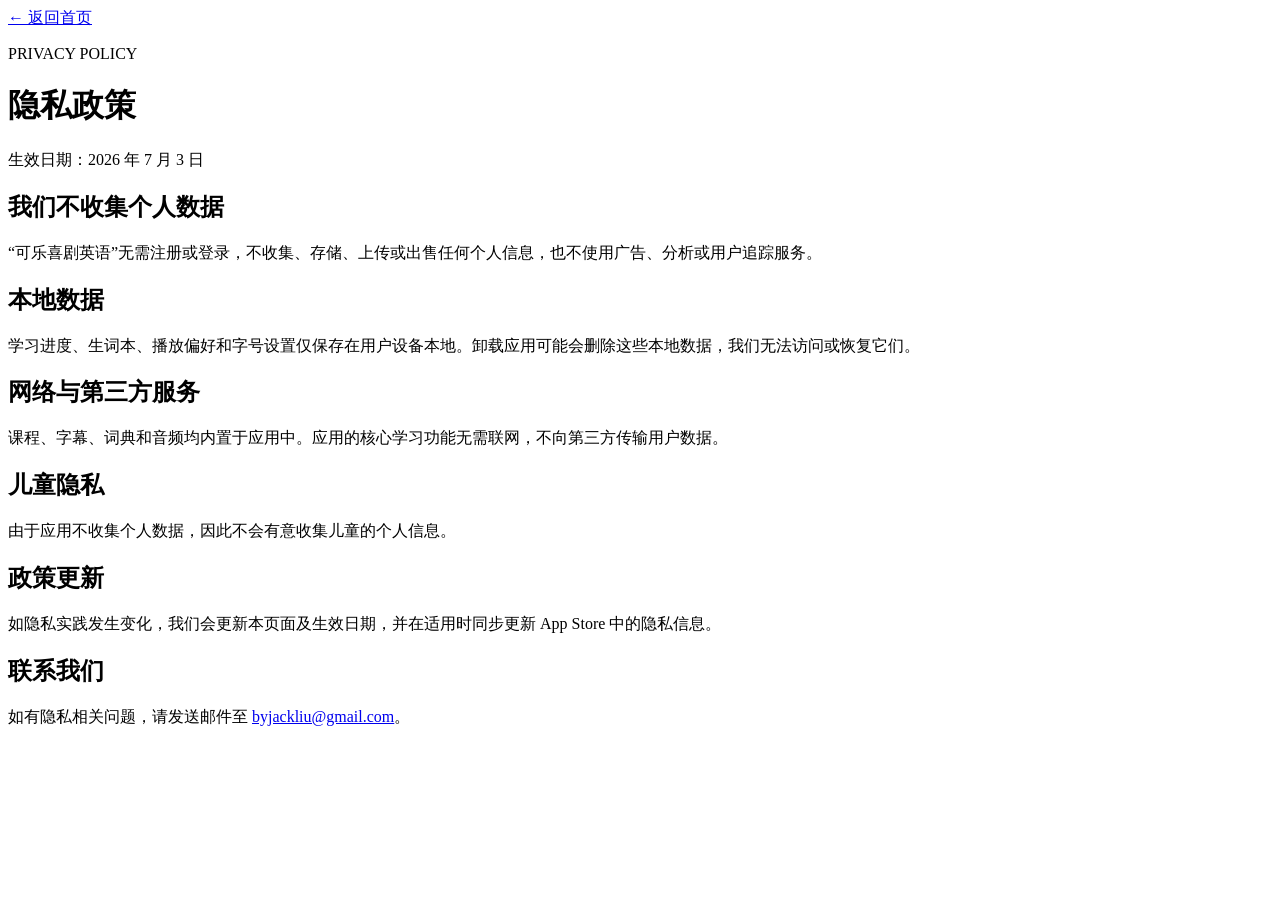
==== privacy.html @ 2e799471 "Add privacy policy page in privacy.html This file contains the privacy policy for 可乐喜剧英语, detailing " ====
<!doctype html>
<html lang="zh-CN">
<head>
  <meta charset="utf-8">
  <meta name="viewport" content="width=device-width, initial-scale=1">
  <meta name="description" content="可乐喜剧英语隐私政策">
  <title>隐私政策 · 可乐喜剧英语</title>
  <link rel="stylesheet" href="styles.css">
</head>
<body>
  <main class="page document">
    <a class="back" href="index.html">← 返回首页</a>
    <p class="eyebrow">PRIVACY POLICY</p>
    <h1>隐私政策</h1>
    <p class="meta">生效日期：2026 年 7 月 3 日</p>

    <section>
      <h2>我们不收集个人数据</h2>
      <p>“可乐喜剧英语”无需注册或登录，不收集、存储、上传或出售任何个人信息，也不使用广告、分析或用户追踪服务。</p>
    </section>

    <section>
      <h2>本地数据</h2>
      <p>学习进度、生词本、播放偏好和字号设置仅保存在用户设备本地。卸载应用可能会删除这些本地数据，我们无法访问或恢复它们。</p>
    </section>

    <section>
      <h2>网络与第三方服务</h2>
      <p>课程、字幕、词典和音频均内置于应用中。应用的核心学习功能无需联网，不向第三方传输用户数据。</p>
    </section>

    <section>
      <h2>儿童隐私</h2>
      <p>由于应用不收集个人数据，因此不会有意收集儿童的个人信息。</p>
    </section>

    <section>
      <h2>政策更新</h2>
      <p>如隐私实践发生变化，我们会更新本页面及生效日期，并在适用时同步更新 App Store 中的隐私信息。</p>
    </section>

    <section>
      <h2>联系我们</h2>
      <p>如有隐私相关问题，请发送邮件至 <a href="mailto:byjackliu@gmail.com">byjackliu@gmail.com</a>。</p>
    </section>
  </main>
</body>
</html>
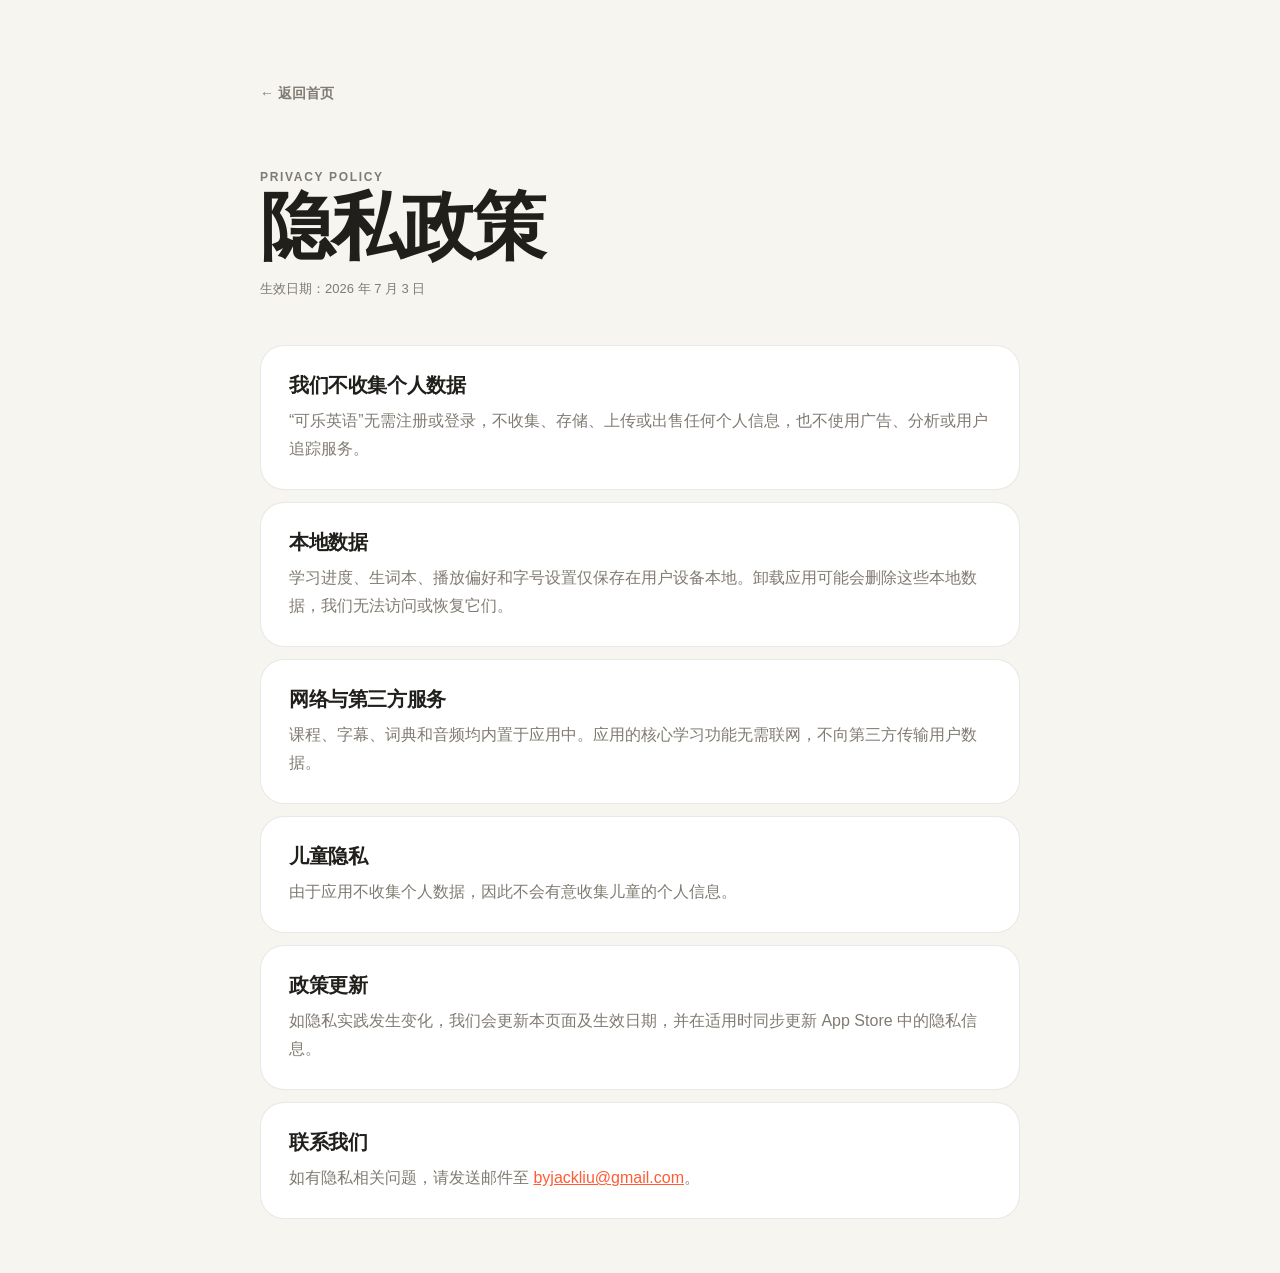
==== commit e5f27dec: "Update privacy policy title and description" ====
--- a/privacy.html
+++ b/privacy.html
@@ -3,8 +3,8 @@
 <head>
   <meta charset="utf-8">
   <meta name="viewport" content="width=device-width, initial-scale=1">
-  <meta name="description" content="可乐喜剧英语隐私政策">
-  <title>隐私政策 · 可乐喜剧英语</title>
+  <meta name="description" content="可乐英语隐私政策">
+  <title>隐私政策 · 可乐英语</title>
   <link rel="stylesheet" href="styles.css">
 </head>
 <body>
@@ -16,7 +16,7 @@
 
     <section>
       <h2>我们不收集个人数据</h2>
-      <p>“可乐喜剧英语”无需注册或登录，不收集、存储、上传或出售任何个人信息，也不使用广告、分析或用户追踪服务。</p>
+      <p>“可乐英语”无需注册或登录，不收集、存储、上传或出售任何个人信息，也不使用广告、分析或用户追踪服务。</p>
     </section>
 
     <section>
--- a/styles.css
+++ b/styles.css
@@ -0,0 +1,134 @@
+:root {
+  color-scheme: light;
+  --paper: #f7f5f0;
+  --card: #ffffff;
+  --ink: #211f1b;
+  --muted: #807b72;
+  --accent: #ff5c35;
+  --line: rgba(33, 31, 27, .1);
+  font-family: Inter, -apple-system, BlinkMacSystemFont, "PingFang SC",
+    "Microsoft YaHei", sans-serif;
+}
+
+* { box-sizing: border-box; }
+
+body {
+  margin: 0;
+  color: var(--ink);
+  background: var(--paper);
+}
+
+a { color: inherit; }
+
+.page {
+  width: min(920px, calc(100% - 40px));
+  margin: 0 auto;
+  padding: 84px 0 42px;
+}
+
+.hero {
+  max-width: 640px;
+  padding: 40px 0 56px;
+}
+
+.app-icon {
+  width: 84px;
+  height: 84px;
+  margin-bottom: 30px;
+  border-radius: 22px;
+  box-shadow: 0 16px 40px rgba(35, 31, 25, .12);
+}
+
+.eyebrow {
+  margin: 0 0 12px;
+  color: var(--accent);
+  font-size: 12px;
+  font-weight: 800;
+  letter-spacing: .14em;
+}
+
+h1 {
+  margin: 0;
+  font-family: "New York", Georgia, "Songti SC", serif;
+  font-size: clamp(42px, 8vw, 74px);
+  line-height: 1.06;
+  letter-spacing: -.045em;
+}
+
+.lead {
+  margin: 22px 0 0;
+  color: var(--muted);
+  font-size: clamp(18px, 3vw, 24px);
+  line-height: 1.6;
+}
+
+.feature-grid {
+  display: grid;
+  grid-template-columns: repeat(2, minmax(0, 1fr));
+  gap: 12px;
+}
+
+.feature-grid article,
+.document section {
+  border: 1px solid var(--line);
+  border-radius: 24px;
+  background: var(--card);
+}
+
+.feature-grid article { padding: 28px; }
+.feature-grid span { color: var(--accent); font-size: 11px; font-weight: 800; }
+
+h2 {
+  margin: 12px 0 8px;
+  font-size: 20px;
+  letter-spacing: -.02em;
+}
+
+p { line-height: 1.75; }
+.feature-grid p, .document p { margin: 0; color: var(--muted); }
+
+.links {
+  display: flex;
+  gap: 20px;
+  margin-top: 40px;
+  padding: 24px 0;
+  border-top: 1px solid var(--line);
+  border-bottom: 1px solid var(--line);
+}
+
+.links a, .back {
+  font-size: 14px;
+  font-weight: 700;
+  text-decoration: none;
+}
+
+footer {
+  padding-top: 28px;
+  color: var(--muted);
+  font-size: 12px;
+}
+
+.document { max-width: 760px; }
+.document .back { display: inline-block; margin-bottom: 64px; color: var(--muted); }
+.document h1 { margin-bottom: 12px; }
+.document .meta { margin-bottom: 44px; font-size: 13px; }
+.document section { margin: 12px 0; padding: 26px 28px; }
+.document section h2 { margin-top: 0; }
+.document section a { color: var(--accent); }
+
+.email-button {
+  display: inline-block;
+  margin-top: 14px;
+  padding: 12px 16px;
+  border-radius: 12px;
+  color: #fff !important;
+  background: var(--ink);
+  text-decoration: none;
+}
+
+@media (max-width: 640px) {
+  .page { padding-top: 42px; }
+  .hero { padding-top: 20px; }
+  .feature-grid { grid-template-columns: 1fr; }
+  .document .back { margin-bottom: 42px; }
+}
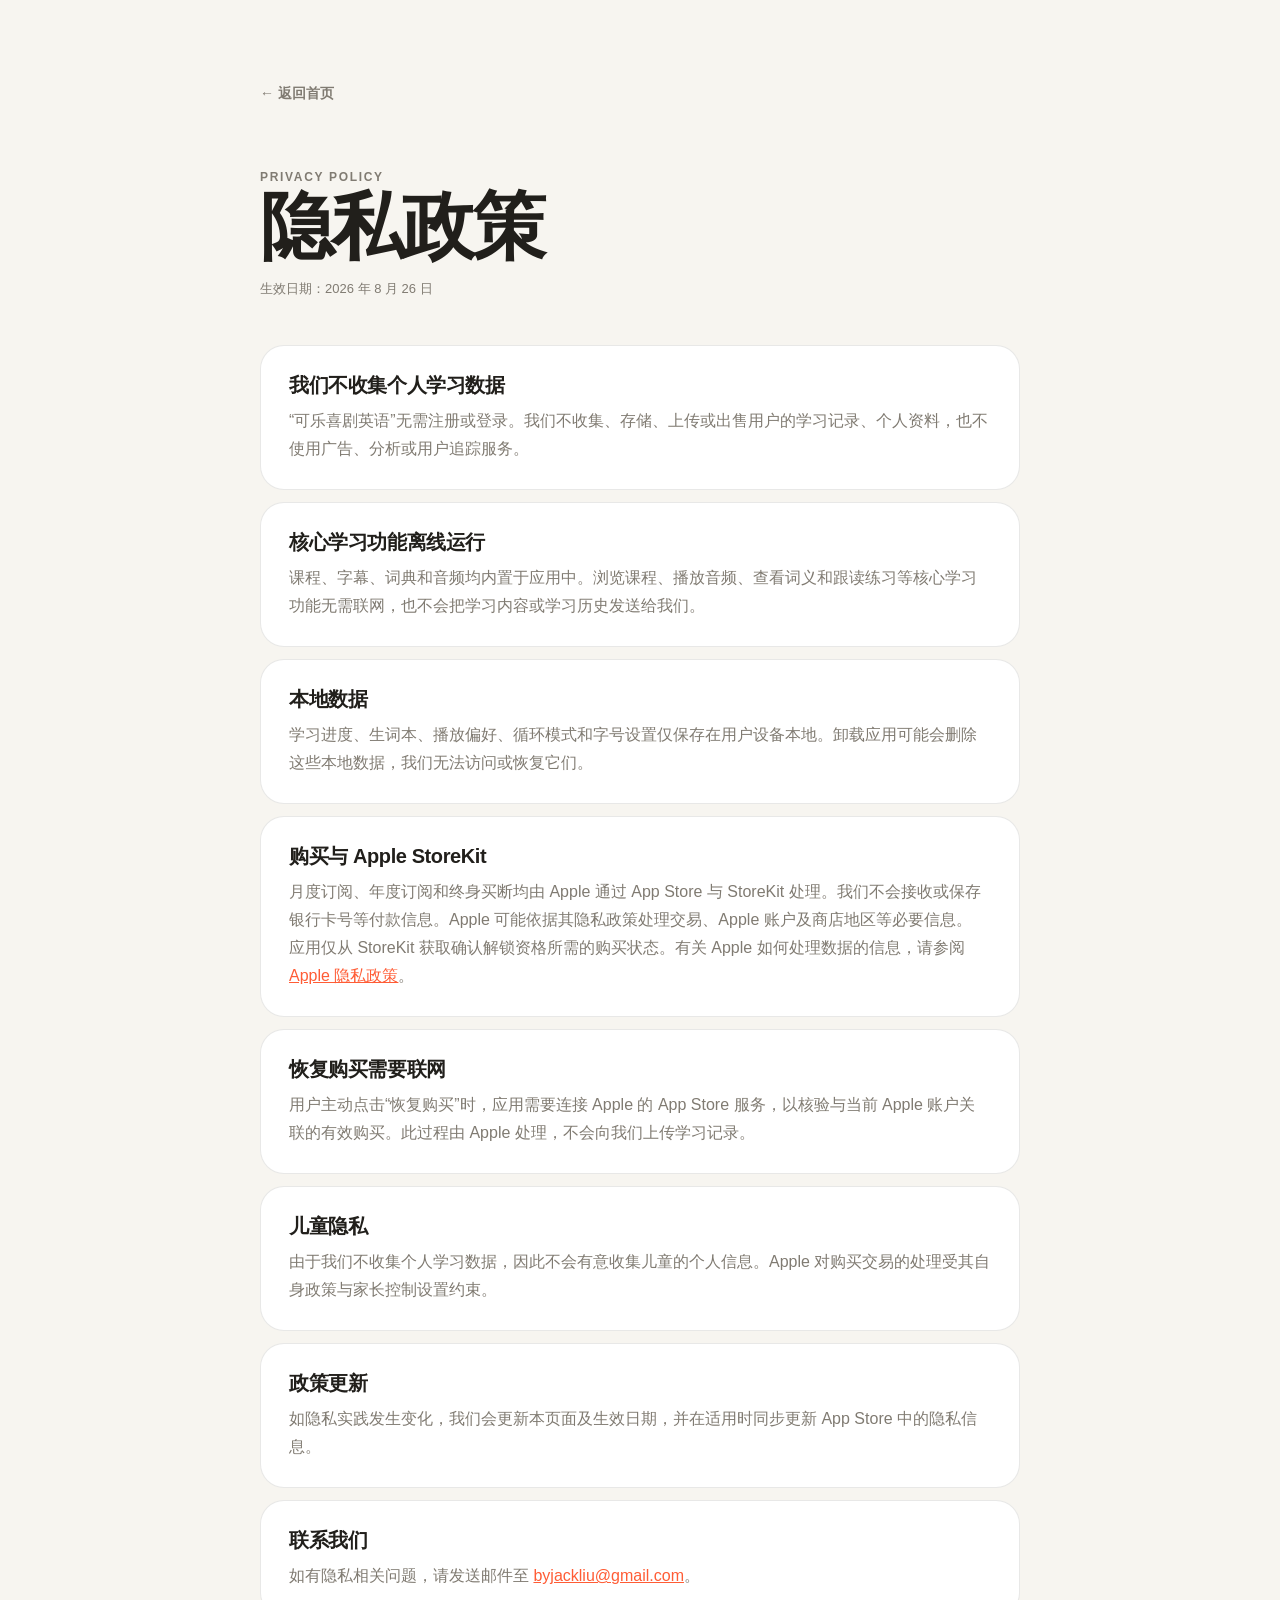
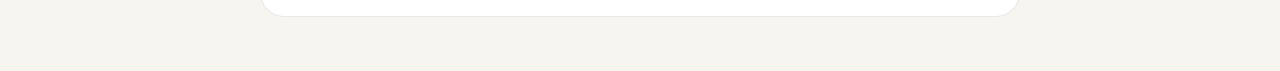
==== commit ed59a1d8: "同步可乐喜剧英语支持站品牌与购买隐私说明 更新首页、支持页、隐私政策与图标说明；统一品牌，移除旧品牌及牛津表述，并补充 Apple 购买、订阅管理和恢复购买说明。" ====
--- a/privacy.html
+++ b/privacy.html
@@ -3,8 +3,8 @@
 <head>
   <meta charset="utf-8">
   <meta name="viewport" content="width=device-width, initial-scale=1">
-  <meta name="description" content="可乐英语隐私政策">
-  <title>隐私政策 · 可乐英语</title>
+  <meta name="description" content="可乐喜剧英语隐私政策">
+  <title>隐私政策 · 可乐喜剧英语</title>
   <link rel="stylesheet" href="styles.css">
 </head>
 <body>
@@ -12,26 +12,37 @@
     <a class="back" href="index.html">← 返回首页</a>
     <p class="eyebrow">PRIVACY POLICY</p>
     <h1>隐私政策</h1>
-    <p class="meta">生效日期：2026 年 7 月 3 日</p>
+    <p class="meta">生效日期：2026 年 8 月 26 日</p>
 
     <section>
-      <h2>我们不收集个人数据</h2>
-      <p>“可乐英语”无需注册或登录，不收集、存储、上传或出售任何个人信息，也不使用广告、分析或用户追踪服务。</p>
+      <h2>我们不收集个人学习数据</h2>
+      <p>“可乐喜剧英语”无需注册或登录。我们不收集、存储、上传或出售用户的学习记录、个人资料，也不使用广告、分析或用户追踪服务。</p>
+    </section>
+
+    <section>
+      <h2>核心学习功能离线运行</h2>
+      <p>课程、字幕、词典和音频均内置于应用中。浏览课程、播放音频、查看词义和跟读练习等核心学习功能无需联网，也不会把学习内容或学习历史发送给我们。</p>
     </section>
 
     <section>
       <h2>本地数据</h2>
-      <p>学习进度、生词本、播放偏好和字号设置仅保存在用户设备本地。卸载应用可能会删除这些本地数据，我们无法访问或恢复它们。</p>
+      <p>学习进度、生词本、播放偏好、循环模式和字号设置仅保存在用户设备本地。卸载应用可能会删除这些本地数据，我们无法访问或恢复它们。</p>
     </section>
 
     <section>
-      <h2>网络与第三方服务</h2>
-      <p>课程、字幕、词典和音频均内置于应用中。应用的核心学习功能无需联网，不向第三方传输用户数据。</p>
+      <h2>购买与 Apple StoreKit</h2>
+      <p>月度订阅、年度订阅和终身买断均由 Apple 通过 App Store 与 StoreKit 处理。我们不会接收或保存银行卡号等付款信息。Apple 可能依据其隐私政策处理交易、Apple 账户及商店地区等必要信息。</p>
+      <p>应用仅从 StoreKit 获取确认解锁资格所需的购买状态。有关 Apple 如何处理数据的信息，请参阅 <a href="https://www.apple.com/legal/privacy/">Apple 隐私政策</a>。</p>
+    </section>
+
+    <section>
+      <h2>恢复购买需要联网</h2>
+      <p>用户主动点击“恢复购买”时，应用需要连接 Apple 的 App Store 服务，以核验与当前 Apple 账户关联的有效购买。此过程由 Apple 处理，不会向我们上传学习记录。</p>
     </section>
 
     <section>
       <h2>儿童隐私</h2>
-      <p>由于应用不收集个人数据，因此不会有意收集儿童的个人信息。</p>
+      <p>由于我们不收集个人学习数据，因此不会有意收集儿童的个人信息。Apple 对购买交易的处理受其自身政策与家长控制设置约束。</p>
     </section>
 
     <section>
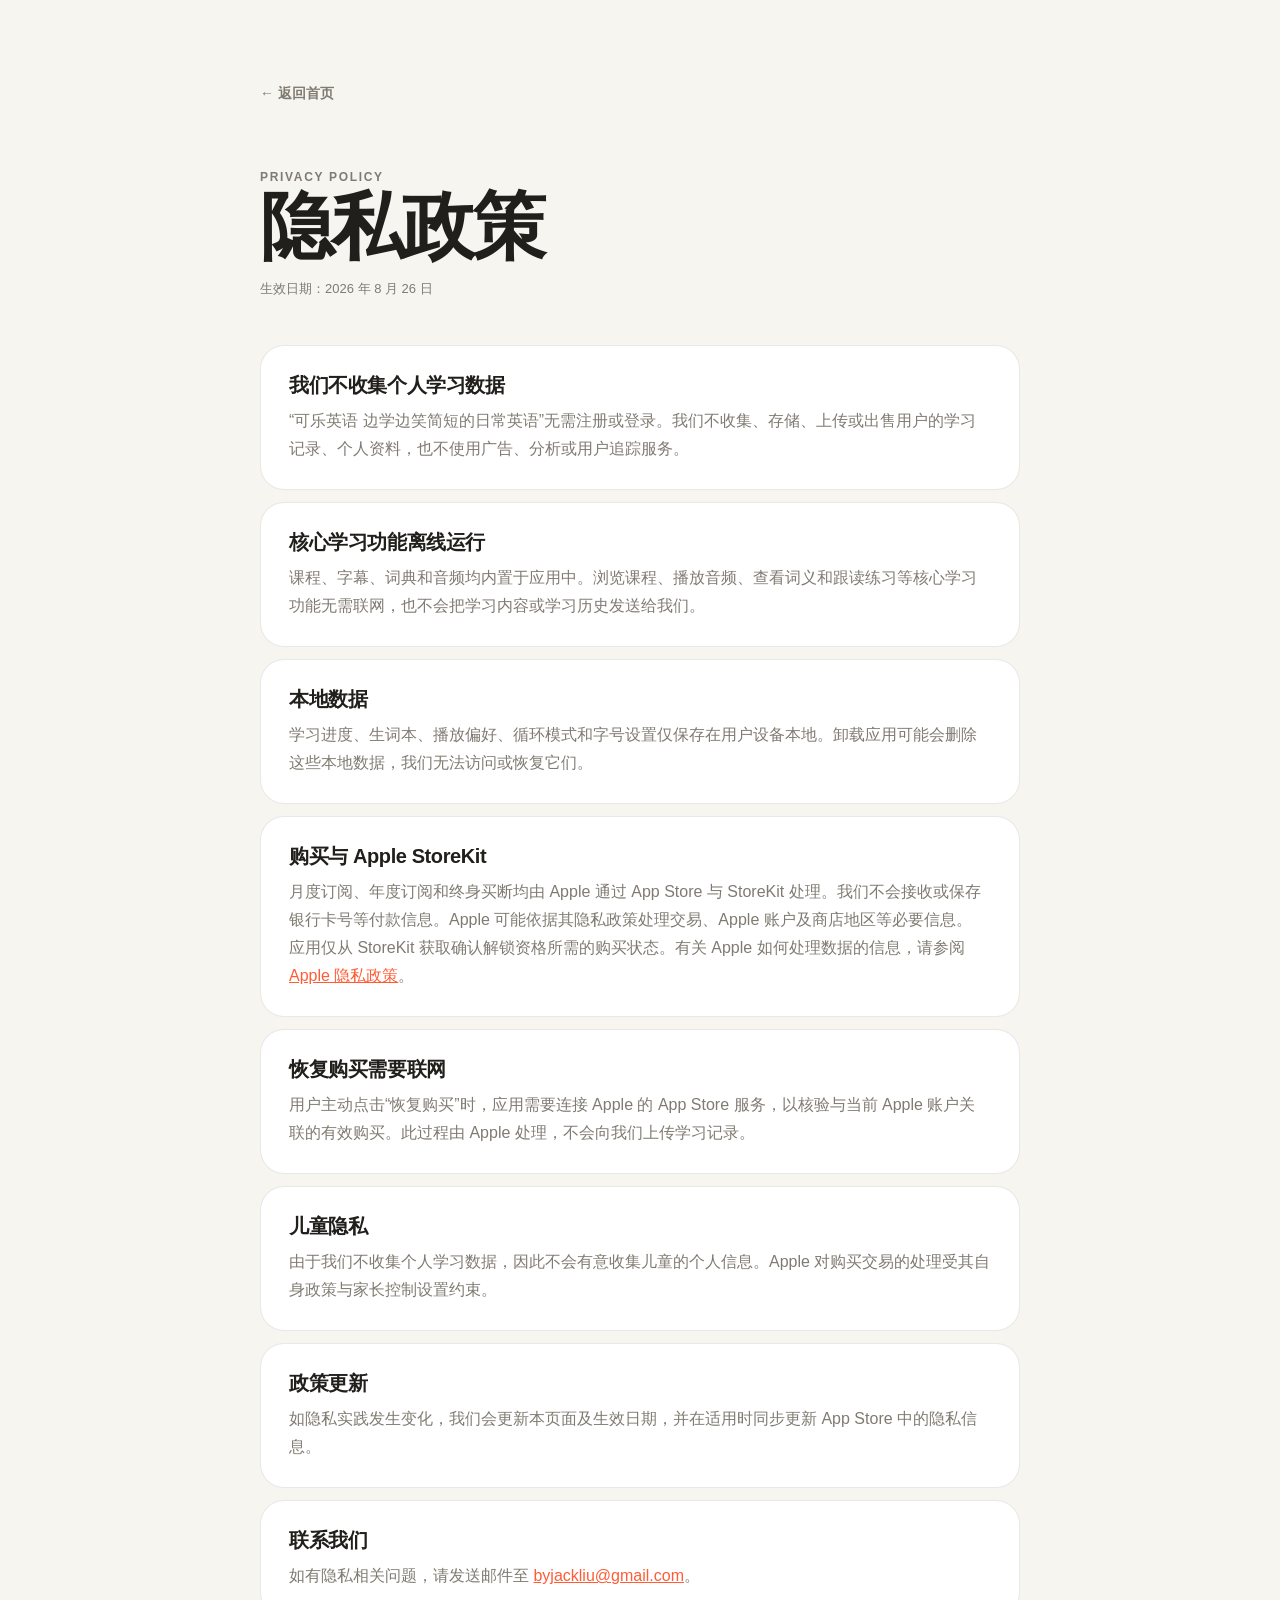
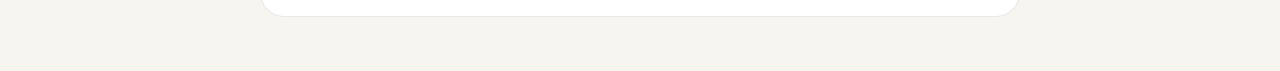
==== commit 46e41ac8: "Update privacy policy product name" ====
--- a/privacy.html
+++ b/privacy.html
@@ -3,8 +3,8 @@
 <head>
   <meta charset="utf-8">
   <meta name="viewport" content="width=device-width, initial-scale=1">
-  <meta name="description" content="可乐喜剧英语隐私政策">
-  <title>隐私政策 · 可乐喜剧英语</title>
+  <meta name="description" content="可乐英语  边学边笑简短的日常英语隐私政策">
+  <title>隐私政策 · 可乐英语  边学边笑简短的日常英语</title>
   <link rel="stylesheet" href="styles.css">
 </head>
 <body>
@@ -16,7 +16,7 @@
 
     <section>
       <h2>我们不收集个人学习数据</h2>
-      <p>“可乐喜剧英语”无需注册或登录。我们不收集、存储、上传或出售用户的学习记录、个人资料，也不使用广告、分析或用户追踪服务。</p>
+      <p>“可乐英语  边学边笑简短的日常英语”无需注册或登录。我们不收集、存储、上传或出售用户的学习记录、个人资料，也不使用广告、分析或用户追踪服务。</p>
     </section>
 
     <section>
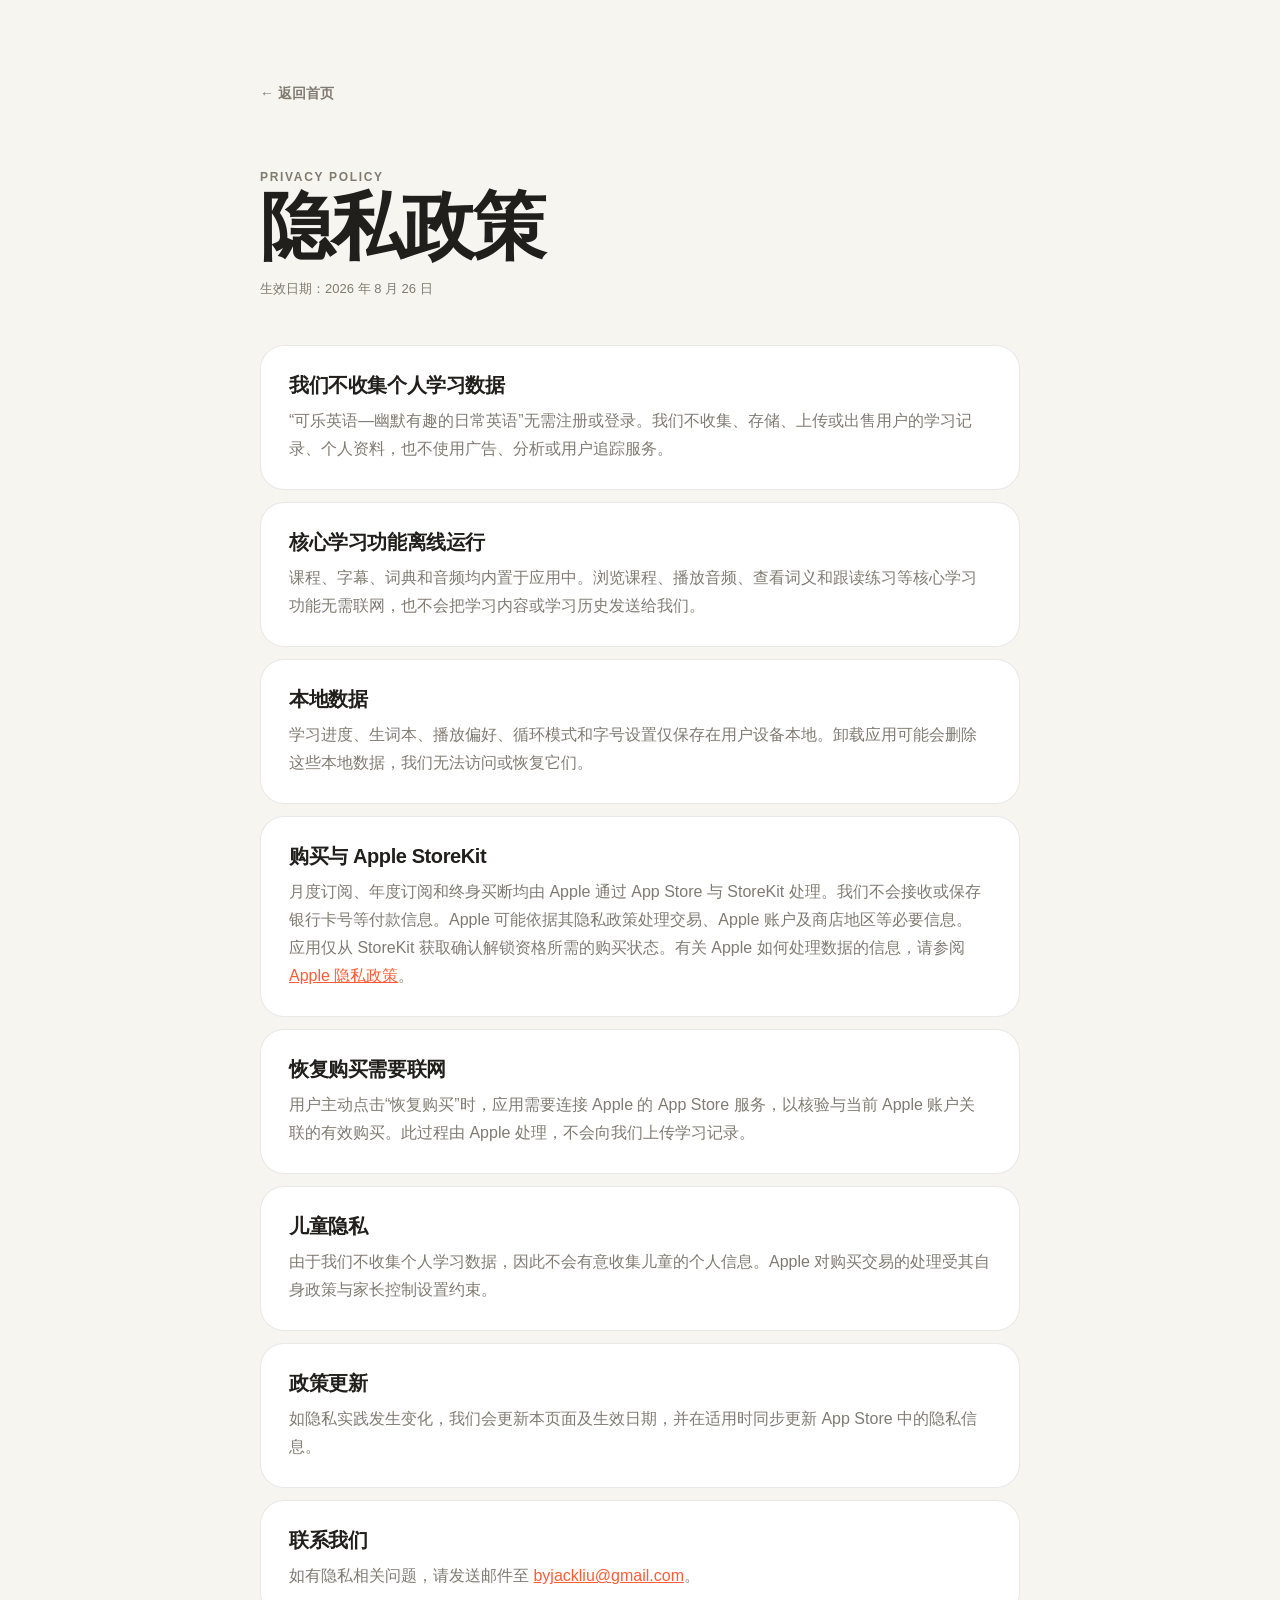
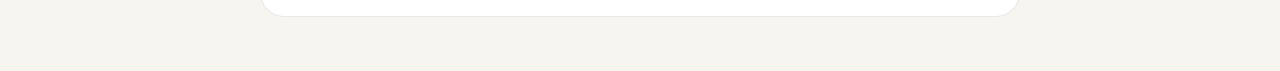
==== commit 5ce205c2: "Rename app to 可乐英语—幽默有趣的日常英语" ====
--- a/privacy.html
+++ b/privacy.html
@@ -3,8 +3,8 @@
 <head>
   <meta charset="utf-8">
   <meta name="viewport" content="width=device-width, initial-scale=1">
-  <meta name="description" content="可乐英语  边学边笑简短的日常英语隐私政策">
-  <title>隐私政策 · 可乐英语  边学边笑简短的日常英语</title>
+  <meta name="description" content="可乐英语—幽默有趣的日常英语隐私政策">
+  <title>隐私政策 · 可乐英语—幽默有趣的日常英语</title>
   <link rel="stylesheet" href="styles.css">
 </head>
 <body>
@@ -16,7 +16,7 @@
 
     <section>
       <h2>我们不收集个人学习数据</h2>
-      <p>“可乐英语  边学边笑简短的日常英语”无需注册或登录。我们不收集、存储、上传或出售用户的学习记录、个人资料，也不使用广告、分析或用户追踪服务。</p>
+      <p>“可乐英语—幽默有趣的日常英语”无需注册或登录。我们不收集、存储、上传或出售用户的学习记录、个人资料，也不使用广告、分析或用户追踪服务。</p>
     </section>
 
     <section>
